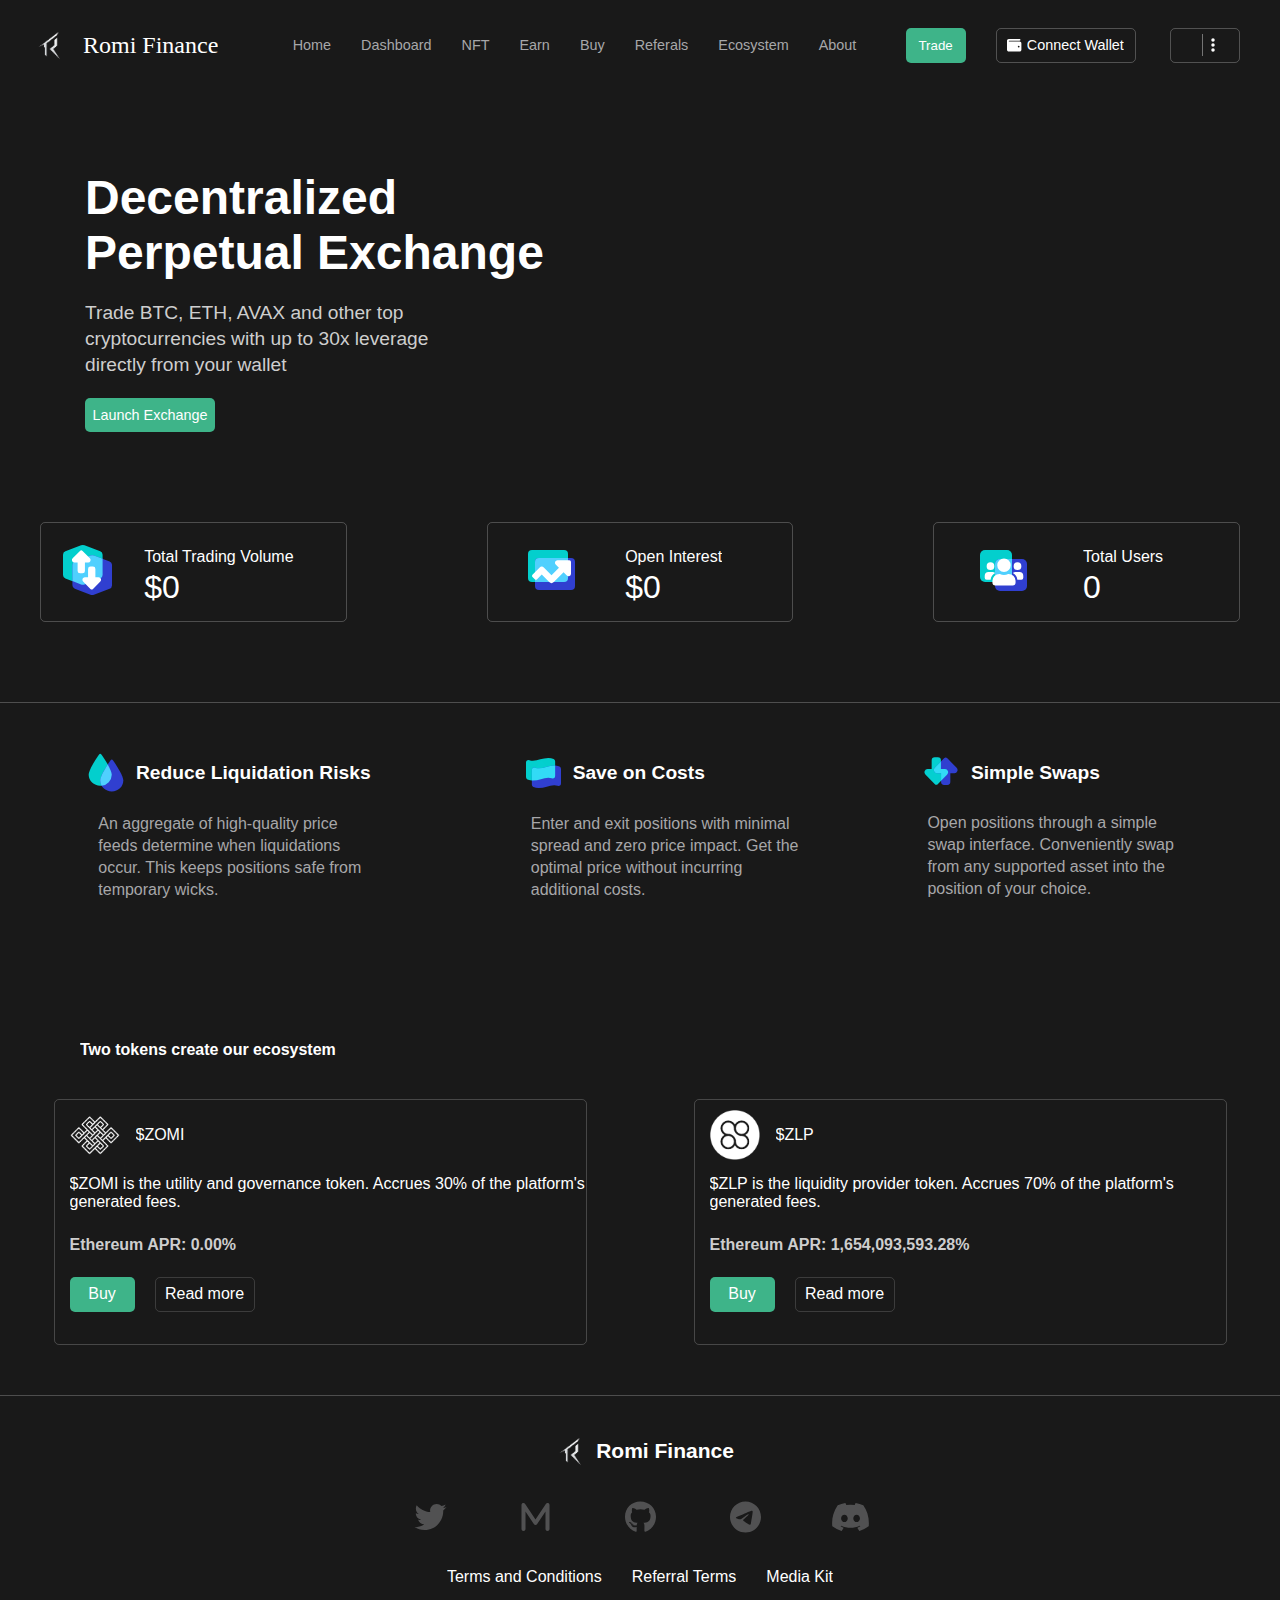
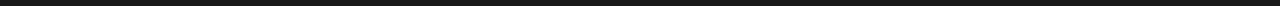
==== index.html @ edb59f41 "new changes" ====
<!DOCTYPE html>
<html lang="en">

<head>
    <meta charset="UTF-8" />
    <meta name="viewport" content="width=device-width, initial-scale=1.0" />
    <title>Romi Finance</title>
    <link rel="stylesheet" href="style.css">
    <link rel="stylesheet" href="resp.css">
</head>

<body>
    <header>
        <div class="logo">
            <img src="/Logo/New Logo.png" alt="" width="50px">
            <div class="logo-text">
                Romi Finance
            </div>
        </div>
        <nav>
            <ul>
                <li>Home</li>
               <a href="Dashboard.html"><li>Dashboard</li></a>
                <li>NFT</li>
                <li>Earn</li>
                <li>Buy</li>
                <li>Referals</li>
                <li>Ecosystem</li>
                <li>About</li>
            </ul>
        </nav>
        <div class="button">
            <button class="trade-btn">Trade</button>
            <div class="wallet-btn">
                <svg xmlns="http://www.w3.org/2000/svg" height="1em" viewBox="0 0 512 512">
                    <style>
                        svg {
                            fill: #ffffff
                        }
                    </style>
                    <path
                        d="M64 32C28.7 32 0 60.7 0 96V416c0 35.3 28.7 64 64 64H448c35.3 0 64-28.7 64-64V192c0-35.3-28.7-64-64-64H80c-8.8 0-16-7.2-16-16s7.2-16 16-16H448c17.7 0 32-14.3 32-32s-14.3-32-32-32H64zM416 272a32 32 0 1 1 0 64 32 32 0 1 1 0-64z" />
                </svg>
                <span>Connect Wallet</span>
            </div>
        </div>
        <div class="side-menu">
            <img src="https://zomi.finance/static/media/ic_eth_24.6b1d8a1d.svg" alt="">
            <span></span>
            <svg xmlns="http://www.w3.org/2000/svg" height="1em" viewBox="0 0 128 512">
                <style>
                    svg {
                        fill: #ffffff
                    }
                </style>
                <path
                    d="M64 360a56 56 0 1 0 0 112 56 56 0 1 0 0-112zm0-160a56 56 0 1 0 0 112 56 56 0 1 0 0-112zM120 96A56 56 0 1 0 8 96a56 56 0 1 0 112 0z" />
            </svg>
        </div>
    </header>
    <main>
        <div class="main-body">
            <div class="main-content">
                <div class="main-title">Decentralized
                    Perpetual Exchange</div>
                <div class="about-main">
                    Trade BTC, ETH, AVAX and other top cryptocurrencies with up to 30x leverage directly from your
                    wallet
                </div>
                <button>Launch Exchange</button>
            </div>

            <div class="content-box">
                <div class="container">
                    <div class="img1">
                        <img src="/Images/trading.svg" alt="">
                    </div>
                    <div class="text">
                        <span>Total Trading Volume</span>
                        <span class="big-text">$0</span>
                    </div>
                </div>
                <div class="container">
                    <div class="img2">
                        <img src="/Images/interest.svg" alt="">
                    </div>
                    <div class="text">
                        <span>Open Interest</span>
                        <span class="big-text">$0</span>
                    </div>
                </div>
                <div class="container">
                    <div class="img2">
                        <img src="/Images/users.svg" alt="">
                    </div>
                    <div class="text">
                        <span>Total Users</span>
                        <span class="big-text">0</span>
                    </div>
                </div>
            </div>
        </div>
        <div class="main-body2">
            <div class="sm-cnt">
                <div class="img-cnt fix-cnt0">
                    <img src="/Images/risks.svg" alt="" width="40px">
                    <h2>Reduce Liquidation Risks</h2>
                </div>
                <p>An aggregate of high-quality price feeds determine when liquidations occur. This keeps positions safe
                    from temporary wicks.</p>
            </div>
            <div class="sm-cnt">
                <div class="img-cnt fix-cnt">
                    <img src="/Images/costs.svg" alt="" width="40px">
                    <h2>Save on Costs</h2>
                </div>
                <p>Enter and exit positions with minimal spread and zero price impact. Get the optimal price without
                    incurring additional costs.</p>
            </div>
            <div class="sm-cnt ">
                <div class="img-cnt fix-cnt">
                    <img src="/Images/swaps.svg" alt="" width="40px">
                    <h2>Simple Swaps</h2>
                </div>
                <p>Open positions through a simple swap interface. Conveniently swap from any supported asset into the
                    position of your choice.</p>
            </div>
        </div>
        <h1>Two tokens create our ecosystem</h1>
        <div class="main-body3">
            <div class="f-cnt">
                <div class="img-row">
                    <img src="/Images/zomi.png" alt="" width="50px">
                    <span>$ZOMI</span>
                </div>
                <p>$ZOMI is the utility and governance token. Accrues 30% of the platform's generated fees.</p>
                <h3>Ethereum APR: 0.00%</h3>
                <div class="btn">
                    <span class="btn-primary">Buy</span>
                    <span class="btn-primary1">Read more</span>
                </div>
            </div>
            <div class="f-cnt">
                <div class="img-row">
                    <img src="/Images/ZLP.png" alt="" width="50px">
                    <span>$ZLP</span>
                </div>
                  <p>$ZLP is the liquidity provider token. Accrues 70% of the platform's generated fees.</p>  
                  <h3>Ethereum APR: 1,654,093,593.28%</h3>
                  <div class="btn">
                    <span class="btn-primary">Buy</span>
                    <span class="btn-primary1">Read more</span>
                </div>
            </div>
        </div>
    </main>
    <footer>
        <div class="footer-cnt">
            <div class="img-bx">
                <img src="/Logo/New Logo.png" alt="" width="50px">
                <h2>Romi Finance</h2>
            </div>
            <div class="logo-row">
                <svg xmlns="http://www.w3.org/2000/svg" height="1em" viewBox="0 0 512 512"><path d="M459.37 151.716c.325 4.548.325 9.097.325 13.645 0 138.72-105.583 298.558-298.558 298.558-59.452 0-114.68-17.219-161.137-47.106 8.447.974 16.568 1.299 25.34 1.299 49.055 0 94.213-16.568 130.274-44.832-46.132-.975-84.792-31.188-98.112-72.772 6.498.974 12.995 1.624 19.818 1.624 9.421 0 18.843-1.3 27.614-3.573-48.081-9.747-84.143-51.98-84.143-102.985v-1.299c13.969 7.797 30.214 12.67 47.431 13.319-28.264-18.843-46.781-51.005-46.781-87.391 0-19.492 5.197-37.36 14.294-52.954 51.655 63.675 129.3 105.258 216.365 109.807-1.624-7.797-2.599-15.918-2.599-24.04 0-57.828 46.782-104.934 104.934-104.934 30.213 0 57.502 12.67 76.67 33.137 23.715-4.548 46.456-13.32 66.599-25.34-7.798 24.366-24.366 44.833-46.132 57.827 21.117-2.273 41.584-8.122 60.426-16.243-14.292 20.791-32.161 39.308-52.628 54.253z"/></svg>
                <svg xmlns="http://www.w3.org/2000/svg" height="1em" viewBox="0 0 448 512"><path d="M22.7 33.4c13.5-4.1 28.1 1.1 35.9 12.9L224 294.3 389.4 46.2c7.8-11.7 22.4-17 35.9-12.9S448 49.9 448 64V448c0 17.7-14.3 32-32 32s-32-14.3-32-32V169.7L250.6 369.8c-5.9 8.9-15.9 14.2-26.6 14.2s-20.7-5.3-26.6-14.2L64 169.7V448c0 17.7-14.3 32-32 32s-32-14.3-32-32V64C0 49.9 9.2 37.5 22.7 33.4z"/></svg>
                <svg xmlns="http://www.w3.org/2000/svg" height="1em" viewBox="0 0 496 512"><path d="M165.9 397.4c0 2-2.3 3.6-5.2 3.6-3.3.3-5.6-1.3-5.6-3.6 0-2 2.3-3.6 5.2-3.6 3-.3 5.6 1.3 5.6 3.6zm-31.1-4.5c-.7 2 1.3 4.3 4.3 4.9 2.6 1 5.6 0 6.2-2s-1.3-4.3-4.3-5.2c-2.6-.7-5.5.3-6.2 2.3zm44.2-1.7c-2.9.7-4.9 2.6-4.6 4.9.3 2 2.9 3.3 5.9 2.6 2.9-.7 4.9-2.6 4.6-4.6-.3-1.9-3-3.2-5.9-2.9zM244.8 8C106.1 8 0 113.3 0 252c0 110.9 69.8 205.8 169.5 239.2 12.8 2.3 17.3-5.6 17.3-12.1 0-6.2-.3-40.4-.3-61.4 0 0-70 15-84.7-29.8 0 0-11.4-29.1-27.8-36.6 0 0-22.9-15.7 1.6-15.4 0 0 24.9 2 38.6 25.8 21.9 38.6 58.6 27.5 72.9 20.9 2.3-16 8.8-27.1 16-33.7-55.9-6.2-112.3-14.3-112.3-110.5 0-27.5 7.6-41.3 23.6-58.9-2.6-6.5-11.1-33.3 2.6-67.9 20.9-6.5 69 27 69 27 20-5.6 41.5-8.5 62.8-8.5s42.8 2.9 62.8 8.5c0 0 48.1-33.6 69-27 13.7 34.7 5.2 61.4 2.6 67.9 16 17.7 25.8 31.5 25.8 58.9 0 96.5-58.9 104.2-114.8 110.5 9.2 7.9 17 22.9 17 46.4 0 33.7-.3 75.4-.3 83.6 0 6.5 4.6 14.4 17.3 12.1C428.2 457.8 496 362.9 496 252 496 113.3 383.5 8 244.8 8zM97.2 352.9c-1.3 1-1 3.3.7 5.2 1.6 1.6 3.9 2.3 5.2 1 1.3-1 1-3.3-.7-5.2-1.6-1.6-3.9-2.3-5.2-1zm-10.8-8.1c-.7 1.3.3 2.9 2.3 3.9 1.6 1 3.6.7 4.3-.7.7-1.3-.3-2.9-2.3-3.9-2-.6-3.6-.3-4.3.7zm32.4 35.6c-1.6 1.3-1 4.3 1.3 6.2 2.3 2.3 5.2 2.6 6.5 1 1.3-1.3.7-4.3-1.3-6.2-2.2-2.3-5.2-2.6-6.5-1zm-11.4-14.7c-1.6 1-1.6 3.6 0 5.9 1.6 2.3 4.3 3.3 5.6 2.3 1.6-1.3 1.6-3.9 0-6.2-1.4-2.3-4-3.3-5.6-2z"/></svg>
                <svg xmlns="http://www.w3.org/2000/svg" height="1em" viewBox="0 0 496 512"><path d="M248,8C111.033,8,0,119.033,0,256S111.033,504,248,504,496,392.967,496,256,384.967,8,248,8ZM362.952,176.66c-3.732,39.215-19.881,134.378-28.1,178.3-3.476,18.584-10.322,24.816-16.948,25.425-14.4,1.326-25.338-9.517-39.287-18.661-21.827-14.308-34.158-23.215-55.346-37.177-24.485-16.135-8.612-25,5.342-39.5,3.652-3.793,67.107-61.51,68.335-66.746.153-.655.3-3.1-1.154-4.384s-3.59-.849-5.135-.5q-3.283.746-104.608,69.142-14.845,10.194-26.894,9.934c-8.855-.191-25.888-5.006-38.551-9.123-15.531-5.048-27.875-7.717-26.8-16.291q.84-6.7,18.45-13.7,108.446-47.248,144.628-62.3c68.872-28.647,83.183-33.623,92.511-33.789,2.052-.034,6.639.474,9.61,2.885a10.452,10.452,0,0,1,3.53,6.716A43.765,43.765,0,0,1,362.952,176.66Z"/></svg>
                <svg xmlns="http://www.w3.org/2000/svg" height="1em" viewBox="0 0 640 512"><path d="M524.531,69.836a1.5,1.5,0,0,0-.764-.7A485.065,485.065,0,0,0,404.081,32.03a1.816,1.816,0,0,0-1.923.91,337.461,337.461,0,0,0-14.9,30.6,447.848,447.848,0,0,0-134.426,0,309.541,309.541,0,0,0-15.135-30.6,1.89,1.89,0,0,0-1.924-.91A483.689,483.689,0,0,0,116.085,69.137a1.712,1.712,0,0,0-.788.676C39.068,183.651,18.186,294.69,28.43,404.354a2.016,2.016,0,0,0,.765,1.375A487.666,487.666,0,0,0,176.02,479.918a1.9,1.9,0,0,0,2.063-.676A348.2,348.2,0,0,0,208.12,430.4a1.86,1.86,0,0,0-1.019-2.588,321.173,321.173,0,0,1-45.868-21.853,1.885,1.885,0,0,1-.185-3.126c3.082-2.309,6.166-4.711,9.109-7.137a1.819,1.819,0,0,1,1.9-.256c96.229,43.917,200.41,43.917,295.5,0a1.812,1.812,0,0,1,1.924.233c2.944,2.426,6.027,4.851,9.132,7.16a1.884,1.884,0,0,1-.162,3.126,301.407,301.407,0,0,1-45.89,21.83,1.875,1.875,0,0,0-1,2.611,391.055,391.055,0,0,0,30.014,48.815,1.864,1.864,0,0,0,2.063.7A486.048,486.048,0,0,0,610.7,405.729a1.882,1.882,0,0,0,.765-1.352C623.729,277.594,590.933,167.465,524.531,69.836ZM222.491,337.58c-28.972,0-52.844-26.587-52.844-59.239S193.056,219.1,222.491,219.1c29.665,0,53.306,26.82,52.843,59.239C275.334,310.993,251.924,337.58,222.491,337.58Zm195.38,0c-28.971,0-52.843-26.587-52.843-59.239S388.437,219.1,417.871,219.1c29.667,0,53.307,26.82,52.844,59.239C470.715,310.993,447.538,337.58,417.871,337.58Z"/></svg>
            </div>
            <div class="about-row">
                <span>Terms and Conditions</span>
                <span>Referral Terms</span>
                <span>Media Kit</span>
            </div>
        </div>
    </footer>
    <script src="index.js"></script>
</body>

</html>
---- style.css ----
* {
    margin: 0;
    padding: 0;
    box-sizing: border-box;
    font-family: "Relative", sans-serif;    
    overflow: auto;
}

header {
    display: flex;
    justify-content: space-between;
    align-items: center;
    width: 100%;
    height: 10vh;
    background-color: #191919;
    overflow: hidden;
}

/* main::before{
    height: 1.3rem;
    width: 100%;
    content: " ";
    background: transparent linear-gradient(180deg,rgba(0,0,0,.1882352941),transparent) 0 0 no-repeat padding-box;
    position: absolute;
    bottom: -1.3rem;
    left: 0;
} */
.logo {
    display: flex;
    justify-content: center;
    align-items: center;
    margin-left: 25px;
}

.logo-text {
    color: white;
    padding-left: 8px;
    font-size: 24px;
    font-weight: 500;
    font-family: "Relative";
}

nav {
    display: flex;
    justify-content: center;
    align-items: center;
    padding-left: 25px;
    font-size: 16px;
}

ul {
    display: flex;
    justify-content: center;
    align-items: center;

}

ul li {
    color: #a7a7a9;
    list-style: none;
    padding: 15px;
    cursor: pointer;
    font-size: 0.9rem;
    text-decoration: none;
    overflow: hidden;
}

ul a{
    text-decoration: none;
}

.button {
    display: flex;
    color: white;
    justify-content: space-evenly;
    gap: 30px;
    font-size: 12px;
    align-items: center;
}

.trade-btn {
    width: 60px;
    height: 35px;
    background-color: #3eb489;
    color: white;
    display: flex;
    align-items: center;
    justify-content: center;
    border: none;
    border-radius: 5px;
    cursor: pointer;
}

.trade-btn:hover {
    background-color: #3eb489ad;
    color: white;
}

.wallet-btn {
    display: flex;
    align-items: center;
    gap: 5px;
    height: 35px;
    width: 140px;
    justify-content: center;
    border: 1px solid rgba(255, 255, 255, 0.247);
    border-radius: 5px;
    cursor: pointer;
    font-size: 0.9rem;
}

.wallet-btn:hover {
    background-color: rgba(255, 255, 255, 0.144);
}

.side-menu {
    width: 70px;
    height: 35px;
    display: flex;
    justify-content: center;
    align-items: center;
    gap: 8px;
    margin-right: 40px;
    border: 1px solid rgba(255, 255, 255, 0.247);
    border-radius: 5px;
}

.side-menu span {
    background-color: rgba(255, 255, 255, 0.397);
    width: 1px;
    height: 22px;
    gap: 2px;
}

.side-btn svg {
    size: 10px;
}

main {
    width: 100%;
    background-color: #191919;
    color: white;
   
    /* border-bottom: 1px solid white; */
}
.main-body{
    border-bottom: 1px solid rgba(255, 255, 255, 0.233);
    font-size: 16px;
}
.main-content {
    margin-left: 35px;
}

.main-title {
    font-size: 3rem;
    font-weight: 600;
    width: 528px;
    padding-top: 80px;
    margin-left: 50px;
    margin-bottom: 20px;
    font-family: "relative", sans-serif;

}

.about-main {
    margin-left: 50px;
    width: 370px;
    line-height: 26px;
    color: #cecece;
    font-size: 1.2rem
}

.main-body button {
    /* margin-left: 50px; */
    margin: 20px 50px;
    border: none;
    width: 130px;
    height: 34px;
    background-color: #3eb489;
    cursor: pointer;
    font-size: 0.9rem;
    color: white;
    border-radius: 5px;
}

.main-body button:hover {
    background-color: #30916dd2;
    color: white;
}

.content-box {
    width: 100%;
    display: flex;
    max-width: 1200px;
    justify-content: space-around;
    align-items: center;
    gap: 140px;
    margin: 0 auto;
    padding-top: 70px;
    font-size: 16px;

}

.container {
    width: 330px;
    height: 100px;
    border: 1px solid rgba(255, 255, 255, 0.226);
    margin-bottom: 80px;
    display: flex;
    justify-content: space-evenly;
    align-items: center;
    gap: 10px;
    border-radius: 5px;
}

.text {
    display: flex;
    flex-direction: column;
    margin-right: 30px;
    line-height: 30px;
    display: flex;
    justify-content: center;
}

.big-text {
    font-size: 2rem;
    overflow: hidden;
}

.main-body2 {
    display: flex;
    justify-content: space-around;
    font-size: 16px;
    margin: 0 auto;
    padding-right: 20px;
    padding-top: 50px;
}

.sm-cnt {
    display: flex;
    flex-direction: column;
    justify-content: center;
    align-items: center;
}

.img-cnt {
    display: flex;
    justify-content: center;
    align-items: center;
    gap: 10px;
    margin-bottom: 20px;
    padding-right: 40px;
}

.fix-cnt0 {
    margin-left: 30px;
}

.fix-cnt {
    margin-right: 64px;
}

.img-cnt h2 {
    font-size: 1.2rem;
}

.sm-cnt p {
    width: 270px;
    color: #a7a7a9;
    line-height: 22px;
}
    h1{
        padding-top: 140px;
        padding-bottom: 40px;
        margin-left: 80px;
        width: 360px;
        font-size: 1rem;
    }
.main-body3 {
    /* padding-top: 140px; */
    display: flex;
    justify-content: space-around;
    margin: 0 auto;
    font-size: 16px;
    border-bottom: 1px solid rgba(255, 255, 255, 0.226);
    padding-bottom: 50px;
}
.f-cnt{
    border: 1px solid rgba(255, 255, 255, 0.199);
    width: 533px;
    border-radius: 5px;
}

.img-row{
    padding-top: 10px;
    display: flex;
    align-items: center;
    gap: 16px;
    margin-bottom: 15px;
    margin-left: 15px;
}
.main-body3 p{
    margin-bottom: 15px;
    font-size: 1rem;
    margin-left: 15px;
}

.main-body3 h3{
    padding-top: 10px;
    margin-left: 15px;
    font-size: 1rem;
    color: #cecece;
}

.btn{
    padding-top: 40px;
    margin-left: 15px;
    gap: 20px;
    height: 40px;
    padding-bottom: 50px;
    display: flex;
    align-items: center;
    overflow-y: hidden;
}

.btn-primary{
    width: 65px;
    height: 35px;
    display: flex;
    justify-content: center;
    align-items: center;
    background-color: #3eb489;
    border: none;
    border-radius: 5px;
    cursor: pointer;
}

.btn-primary:hover{
    background-color: #0e6142;
}

.btn-primary1{
    width: 100px;
    height: 35px;
    display: flex;
    justify-content: center;
    align-items: center;

    border: 1px solid rgba(255, 255, 255, 0.151);
    border-radius: 5px;
    cursor: pointer;
}
.btn-primary1:hover{
    background-color: rgba(255, 255, 255, 0.075);
}

footer{
    width: 100%;
    background-color: #191919;
    font-size: 14px;
}

.img-bx{
    display: flex;
    color: white;
    align-items: center;
    justify-content: center;
    padding-top: 30px;
}

.logo-row{
    display: flex;
    justify-content: center;
    gap: 10px;
}

.logo-row svg{
    margin-top: 25px;
    font-size: 2rem;
    width: 95px;
    fill: #a7a7a967;
    cursor: pointer;

}

.logo-row svg:hover{
    fill: white;
}

.about-row{
    display: flex;
    justify-content: center;
    gap: 30px;
    padding-top: 35px;
    color: white;
    padding-bottom: 20px;
    font-size: 1rem;
}

.about-row span{
    cursor: pointer;
    font-weight: 300;
}
---- resp.css ----
@media (max-width: 1060px) {
   
    header{
        font-size: 16px;
    }
    .logo{
        margin: 0;
    }
    .logo-text{
        font-size: 1rem;
    }
    header nav {
        display: none;
    }
    
    .main-body{
        font-size: 16px;
        overflow-x: hidden;
    }
    .main-title{
        font-size: 1rem;
    }
    .main-content{
        margin: 0 auto;
        overflow-x: hidden;
    }
    .content-box {
        flex-wrap: wrap;
    }
    .main-body2{
        flex-flow: wrap;
    }
    .big-text{
        overflow-y: hidden;
    }
    .sm-cnt{
        margin:30px 0;
    }
   
    .main-body3{
        flex-flow: wrap;
    }
    .f-cnt{
        margin: 20px 0;
        overflow-y: hidden;
    }
    .btn{
        overflow-y: hidden;
    }
    .stats-cnt  {
        flex-flow: wrap;
        display: flex;
    }
    .last-cnt{
        display: flex;
        flex-direction: column;
        height: 1000px !important;
    }

    .main-bx{
        flex-flow: column;
    }
    footer {
        flex-direction: column;
        flex-flow: column;
        display: flex;
    }
}
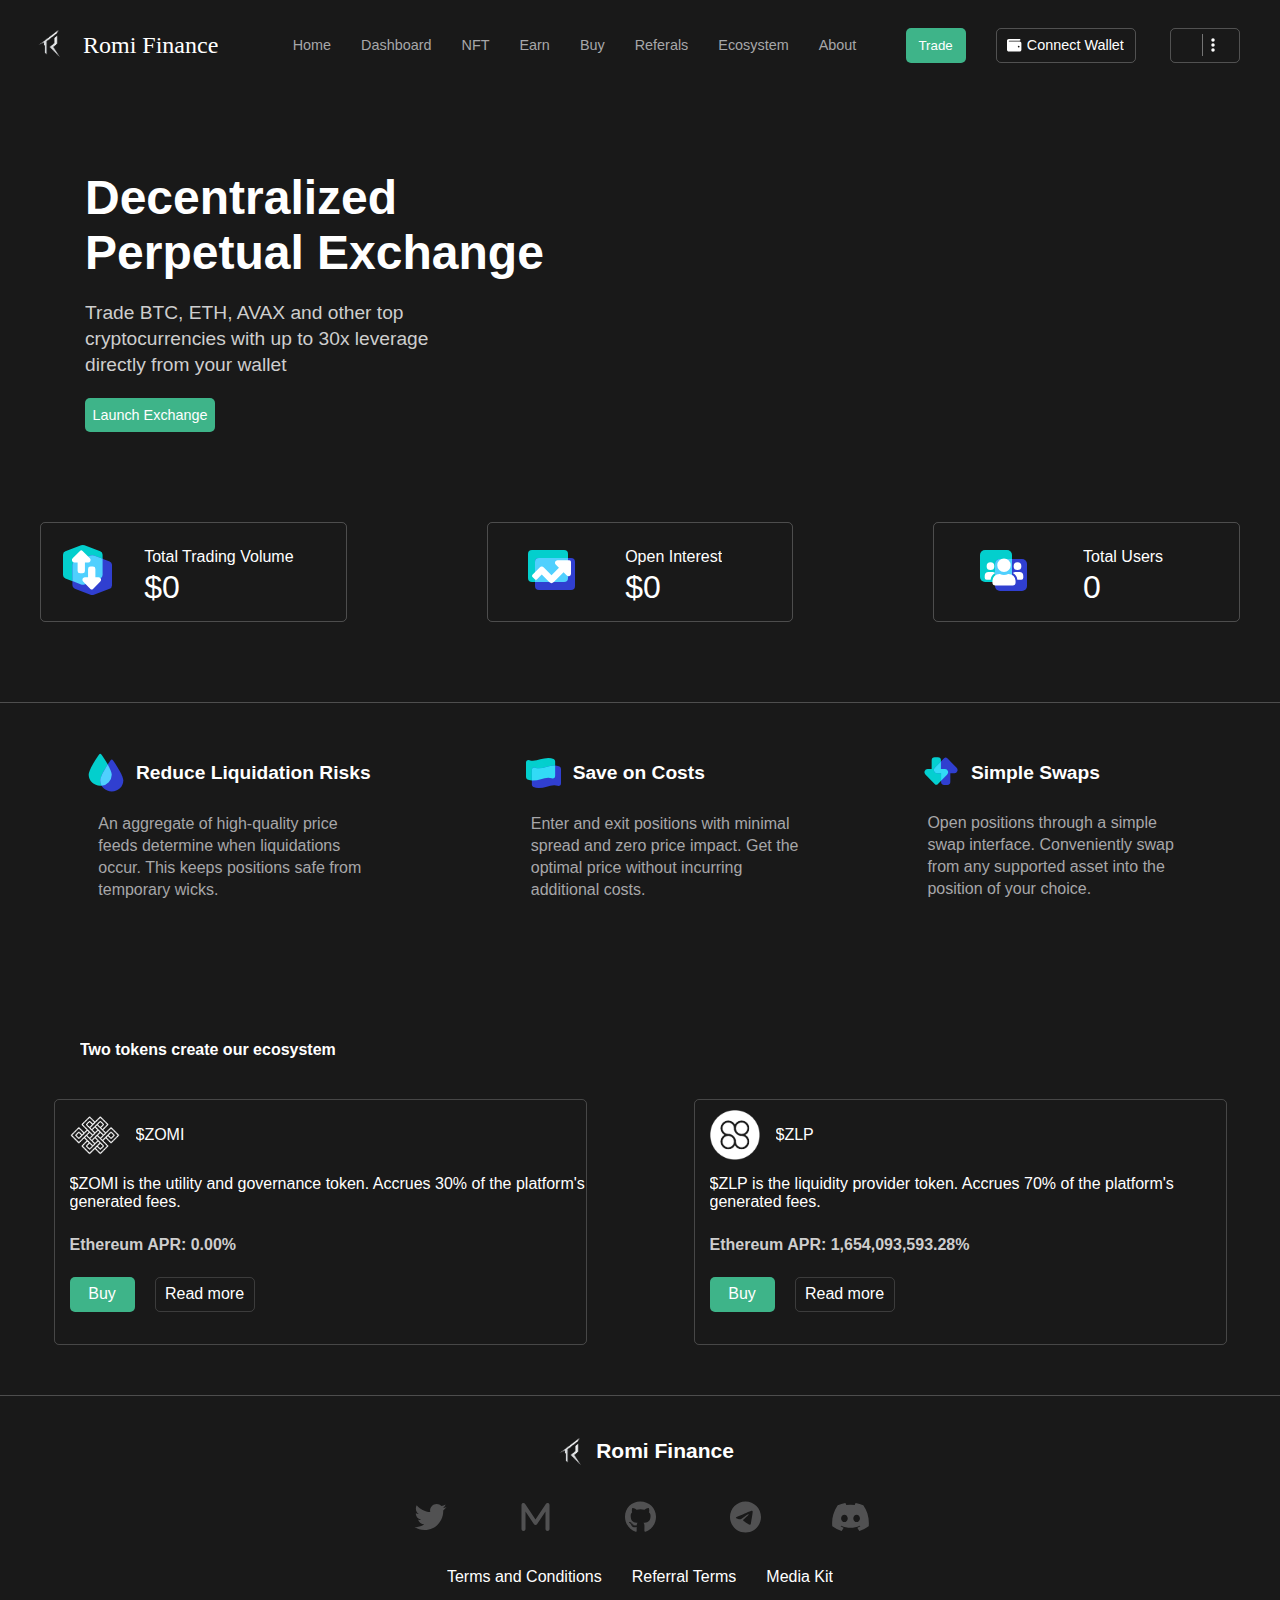
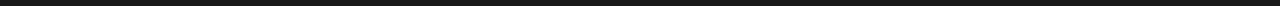
==== commit e78667c5: "update changes" ====
--- a/index.html
+++ b/index.html
@@ -12,14 +12,14 @@
 <body>
     <header>
         <div class="logo">
-            <img src="/Logo/New Logo.png" alt="" width="50px">
+            <a href="/"><img src="/Logo/New Logo.png" alt="" width="50px"></a>
             <div class="logo-text">
                 Romi Finance
             </div>
         </div>
         <nav>
             <ul>
-                <li>Home</li>
+                <a href="/"><li>Home</li></a>
                <a href="Dashboard.html"><li>Dashboard</li></a>
                 <li>NFT</li>
                 <li>Earn</li>
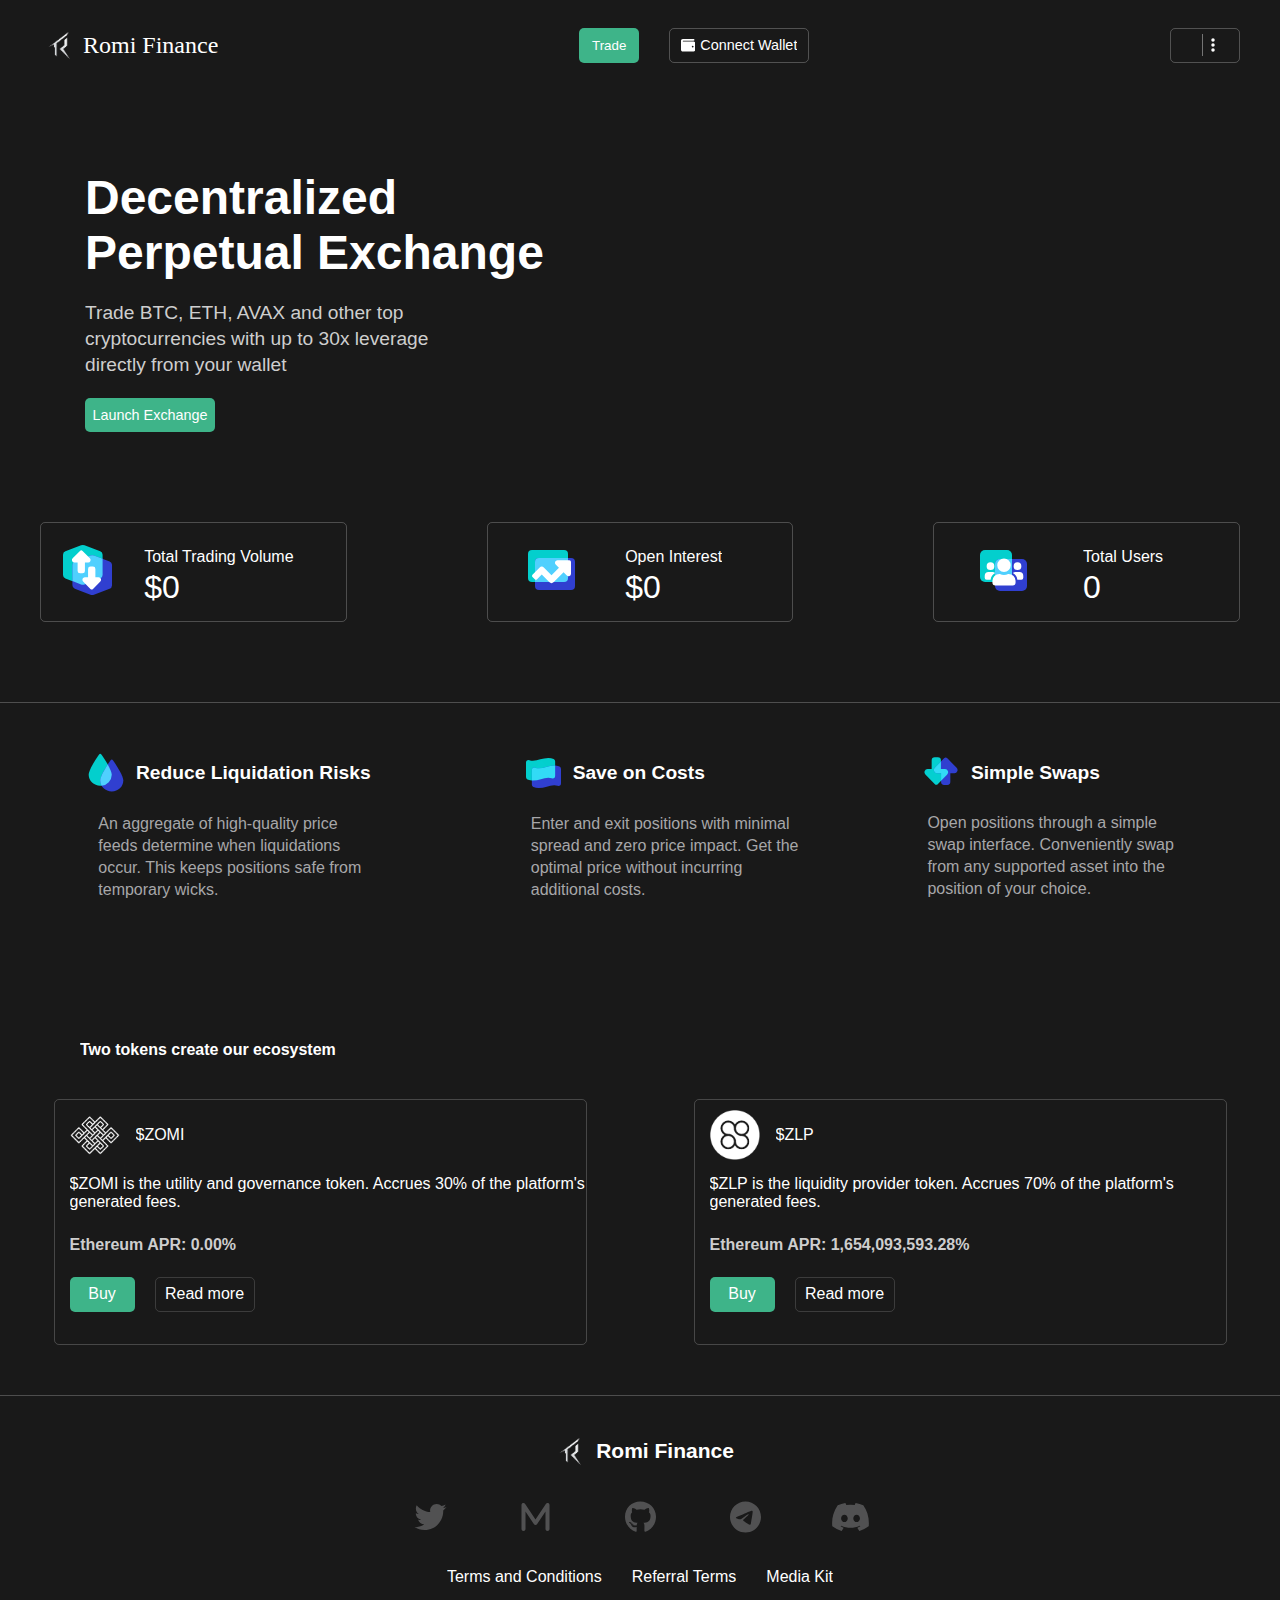
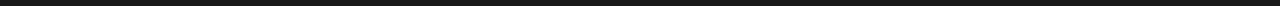
==== commit c78aa5a0: "new change" ====
--- a/index.html
+++ b/index.html
@@ -11,8 +11,14 @@
 
 <body>
     <header>
+         <div class="ham-menu" id="open-btn">
+            <svg xmlns="http://www.w3.org/2000/svg" height="1em" viewBox="0 0 448 512"><path d="M0 96C0 78.3 14.3 64 32 64H416c17.7 0 32 14.3 32 32s-14.3 32-32 32H32C14.3 128 0 113.7 0 96zM0 256c0-17.7 14.3-32 32-32H416c17.7 0 32 14.3 32 32s-14.3 32-32 32H32c-17.7 0-32-14.3-32-32zM448 416c0 17.7-14.3 32-32 32H32c-17.7 0-32-14.3-32-32s14.3-32 32-32H416c17.7 0 32 14.3 32 32z"/></svg>
+        </div>
+        <div class="cross-icon" id="close-btn">
+            <svg xmlns="http://www.w3.org/2000/svg" height="1em" viewBox="0 0 384 512"><path d="M342.6 150.6c12.5-12.5 12.5-32.8 0-45.3s-32.8-12.5-45.3 0L192 210.7 86.6 105.4c-12.5-12.5-32.8-12.5-45.3 0s-12.5 32.8 0 45.3L146.7 256 41.4 361.4c-12.5 12.5-12.5 32.8 0 45.3s32.8 12.5 45.3 0L192 301.3 297.4 406.6c12.5 12.5 32.8 12.5 45.3 0s12.5-32.8 0-45.3L237.3 256 342.6 150.6z"/></svg>
+        </div>
         <div class="logo">
-            <a href="/"><img src="/Logo/New Logo.png" alt="" width="50px"></a>
+            <img src="Logo/New Logo.png" alt="" width="50px" style="overflow: hidden; "">
             <div class="logo-text">
                 Romi Finance
             </div>
@@ -73,7 +79,7 @@
             <div class="content-box">
                 <div class="container">
                     <div class="img1">
-                        <img src="/Images/trading.svg" alt="">
+                        <img src="Images/trading.svg" alt="">
                     </div>
                     <div class="text">
                         <span>Total Trading Volume</span>
@@ -82,7 +88,7 @@
                 </div>
                 <div class="container">
                     <div class="img2">
-                        <img src="/Images/interest.svg" alt="">
+                        <img src="Images/interest.svg" alt="">
                     </div>
                     <div class="text">
                         <span>Open Interest</span>
@@ -91,7 +97,7 @@
                 </div>
                 <div class="container">
                     <div class="img2">
-                        <img src="/Images/users.svg" alt="">
+                        <img src="Images/users.svg" alt="">
                     </div>
                     <div class="text">
                         <span>Total Users</span>
@@ -103,7 +109,7 @@
         <div class="main-body2">
             <div class="sm-cnt">
                 <div class="img-cnt fix-cnt0">
-                    <img src="/Images/risks.svg" alt="" width="40px">
+                    <img src="Images/risks.svg" alt="" width="40px">
                     <h2>Reduce Liquidation Risks</h2>
                 </div>
                 <p>An aggregate of high-quality price feeds determine when liquidations occur. This keeps positions safe
@@ -111,7 +117,7 @@
             </div>
             <div class="sm-cnt">
                 <div class="img-cnt fix-cnt">
-                    <img src="/Images/costs.svg" alt="" width="40px">
+                    <img src="Images/costs.svg" alt="" width="40px">
                     <h2>Save on Costs</h2>
                 </div>
                 <p>Enter and exit positions with minimal spread and zero price impact. Get the optimal price without
@@ -119,7 +125,7 @@
             </div>
             <div class="sm-cnt ">
                 <div class="img-cnt fix-cnt">
-                    <img src="/Images/swaps.svg" alt="" width="40px">
+                    <img src="Images/swaps.svg" alt="" width="40px">
                     <h2>Simple Swaps</h2>
                 </div>
                 <p>Open positions through a simple swap interface. Conveniently swap from any supported asset into the
@@ -130,7 +136,7 @@
         <div class="main-body3">
             <div class="f-cnt">
                 <div class="img-row">
-                    <img src="/Images/zomi.png" alt="" width="50px">
+                    <img src="Images/zomi.png" alt="" width="50px">
                     <span>$ZOMI</span>
                 </div>
                 <p>$ZOMI is the utility and governance token. Accrues 30% of the platform's generated fees.</p>
@@ -142,7 +148,7 @@
             </div>
             <div class="f-cnt">
                 <div class="img-row">
-                    <img src="/Images/ZLP.png" alt="" width="50px">
+                    <img src="Images/ZLP.png" alt="" width="50px">
                     <span>$ZLP</span>
                 </div>
                   <p>$ZLP is the liquidity provider token. Accrues 70% of the platform's generated fees.</p>  
--- a/style.css
+++ b/style.css
@@ -2,7 +2,7 @@
     margin: 0;
     padding: 0;
     box-sizing: border-box;
-    font-family: "Relative", sans-serif;    
+    font-family: "Relative", sans-serif;
     overflow: auto;
 }
 
@@ -14,6 +14,15 @@
     height: 10vh;
     background-color: #191919;
     overflow: hidden;
+}
+.side-navbar{
+    display: none;
+}
+.ham-menu {
+    display: none;
+}
+.cross-icon{
+    display: none;
 }
 
 /* main::before{
@@ -32,6 +41,11 @@
     margin-left: 25px;
 }
 
+.logo img{
+    position: relative;
+    left: 10px;
+}
+
 .logo-text {
     color: white;
     padding-left: 8px;
@@ -65,7 +79,7 @@
     overflow: hidden;
 }
 
-ul a{
+ul a {
     text-decoration: none;
 }
 
@@ -140,13 +154,15 @@
     width: 100%;
     background-color: #191919;
     color: white;
-   
+
     /* border-bottom: 1px solid white; */
 }
-.main-body{
+
+.main-body {
     border-bottom: 1px solid rgba(255, 255, 255, 0.233);
     font-size: 16px;
 }
+
 .main-content {
     margin-left: 35px;
 }
@@ -269,13 +285,15 @@
     color: #a7a7a9;
     line-height: 22px;
 }
-    h1{
-        padding-top: 140px;
-        padding-bottom: 40px;
-        margin-left: 80px;
-        width: 360px;
-        font-size: 1rem;
-    }
+
+h1 {
+    padding-top: 140px;
+    padding-bottom: 40px;
+    margin-left: 80px;
+    width: 360px;
+    font-size: 1rem;
+}
+
 .main-body3 {
     /* padding-top: 140px; */
     display: flex;
@@ -285,13 +303,14 @@
     border-bottom: 1px solid rgba(255, 255, 255, 0.226);
     padding-bottom: 50px;
 }
-.f-cnt{
+
+.f-cnt {
     border: 1px solid rgba(255, 255, 255, 0.199);
     width: 533px;
     border-radius: 5px;
 }
 
-.img-row{
+.img-row {
     padding-top: 10px;
     display: flex;
     align-items: center;
@@ -299,20 +318,21 @@
     margin-bottom: 15px;
     margin-left: 15px;
 }
-.main-body3 p{
+
+.main-body3 p {
     margin-bottom: 15px;
     font-size: 1rem;
     margin-left: 15px;
 }
 
-.main-body3 h3{
+.main-body3 h3 {
     padding-top: 10px;
     margin-left: 15px;
     font-size: 1rem;
     color: #cecece;
 }
 
-.btn{
+.btn {
     padding-top: 40px;
     margin-left: 15px;
     gap: 20px;
@@ -323,7 +343,7 @@
     overflow-y: hidden;
 }
 
-.btn-primary{
+.btn-primary {
     width: 65px;
     height: 35px;
     display: flex;
@@ -335,11 +355,11 @@
     cursor: pointer;
 }
 
-.btn-primary:hover{
+.btn-primary:hover {
     background-color: #0e6142;
 }
 
-.btn-primary1{
+.btn-primary1 {
     width: 100px;
     height: 35px;
     display: flex;
@@ -350,17 +370,18 @@
     border-radius: 5px;
     cursor: pointer;
 }
-.btn-primary1:hover{
+
+.btn-primary1:hover {
     background-color: rgba(255, 255, 255, 0.075);
 }
 
-footer{
+footer {
     width: 100%;
     background-color: #191919;
     font-size: 14px;
 }
 
-.img-bx{
+.img-bx {
     display: flex;
     color: white;
     align-items: center;
@@ -368,13 +389,13 @@
     padding-top: 30px;
 }
 
-.logo-row{
+.logo-row {
     display: flex;
     justify-content: center;
     gap: 10px;
 }
 
-.logo-row svg{
+.logo-row svg {
     margin-top: 25px;
     font-size: 2rem;
     width: 95px;
@@ -383,11 +404,11 @@
 
 }
 
-.logo-row svg:hover{
+.logo-row svg:hover {
     fill: white;
 }
 
-.about-row{
+.about-row {
     display: flex;
     justify-content: center;
     gap: 30px;
@@ -397,8 +418,7 @@
     font-size: 1rem;
 }
 
-.about-row span{
+.about-row span {
     cursor: pointer;
     font-weight: 300;
-}
-
+}--- a/resp.css
+++ b/resp.css
@@ -1,65 +1,175 @@
 @media (max-width: 1060px) {
-   
-    header{
+
+    header {
         font-size: 16px;
     }
-    .logo{
+
+    .logo {
         margin: 0;
     }
-    .logo-text{
+
+    .ham-menu {
+        display: block;
+        padding-left: 22px;
+        overflow: hidden;
+    }
+
+    .cross-icon {
+        display: block;
+        position: absolute;
+        z-index: 1000;
+        left: 14px;
+        top: 13px;
+    }
+
+    .cross-icon svg {
+        height: 28px;
+    }
+
+    header .logo a {
+        overflow: hidden;
+    }
+
+    .logo-text {
+        font-size: 0.9rem;
+    }
+
+    header nav {
+        position: absolute;
+        left: 0;
+        top: 0;
+        z-index: 999;
+        width: 200px;
+        height: 100vh;
+        backdrop-filter: blur(24px);
+        transition: 0.2s;
+        padding: 0;
+        margin: 0;
+        transform: translateX(0%);
+        animation: open 1s ease;
+
+    }
+
+    @keyframes open {
+        0% {
+            transform: translateX(0%)
+        }
+
+        100% {
+            transform: translateX(5%)
+        }
+    }
+
+    nav ul {
+        display: flex;
+        flex-direction: column;
+        align-items: flex-start;
+        position: absolute;
+        left: 0;
+        top: 0;
+        padding: 40px 2px;
+    }
+
+    header nav ul li {
+        color: rgba(255, 255, 255, 0.568);
+        margin: 10px 0;
         font-size: 1rem;
     }
-    header nav {
-        display: none;
-    }
-    
-    .main-body{
+
+    .main-body {
         font-size: 16px;
         overflow-x: hidden;
     }
-    .main-title{
+
+    .main-title {
         font-size: 1rem;
     }
-    .main-content{
+
+    .about-main {
+        margin: 0 auto;
+        padding: 0 13px;
+    }
+
+    .container {
+        padding: 0;
+    }
+
+    .wallet-btn {
+        margin: 15px;
+    }
+
+    .button {
+        gap: 0;
+    }
+
+    .main-content {
         margin: 0 auto;
         overflow-x: hidden;
     }
+
     .content-box {
         flex-wrap: wrap;
     }
-    .main-body2{
+
+    .main-body2 {
         flex-flow: wrap;
     }
-    .big-text{
+
+    h1 {
+        text-align: center;
+        margin: 0;
+    }
+
+    .big-text {
         overflow-y: hidden;
     }
-    .sm-cnt{
-        margin:30px 0;
+
+    .sm-cnt {
+        margin: 30px 0;
     }
-   
-    .main-body3{
+
+    .side-menu {
+        margin: 0;
+        margin-right: 15px;
+    }
+
+    .main-body3 {
         flex-flow: wrap;
     }
-    .f-cnt{
+
+    .f-cnt {
         margin: 20px 0;
         overflow-y: hidden;
+        width: calc(100% - 15px);
     }
-    .btn{
+
+    .btn {
         overflow-y: hidden;
     }
-    .stats-cnt  {
+
+    .stats-cnt {
         flex-flow: wrap;
         display: flex;
     }
-    .last-cnt{
+
+    .stat-cnt1 {
+        margin: 10px 0;
+    }
+    .bt-0{
+        padding: 0 !important;
+    }
+    .last-cnt {
+        width: calc(100% - 20px);
         display: flex;
         flex-direction: column;
         height: 1000px !important;
     }
 
-    .main-bx{
+    .main-bx {
         flex-flow: column;
+
     }
+
     footer {
         flex-direction: column;
         flex-flow: column;
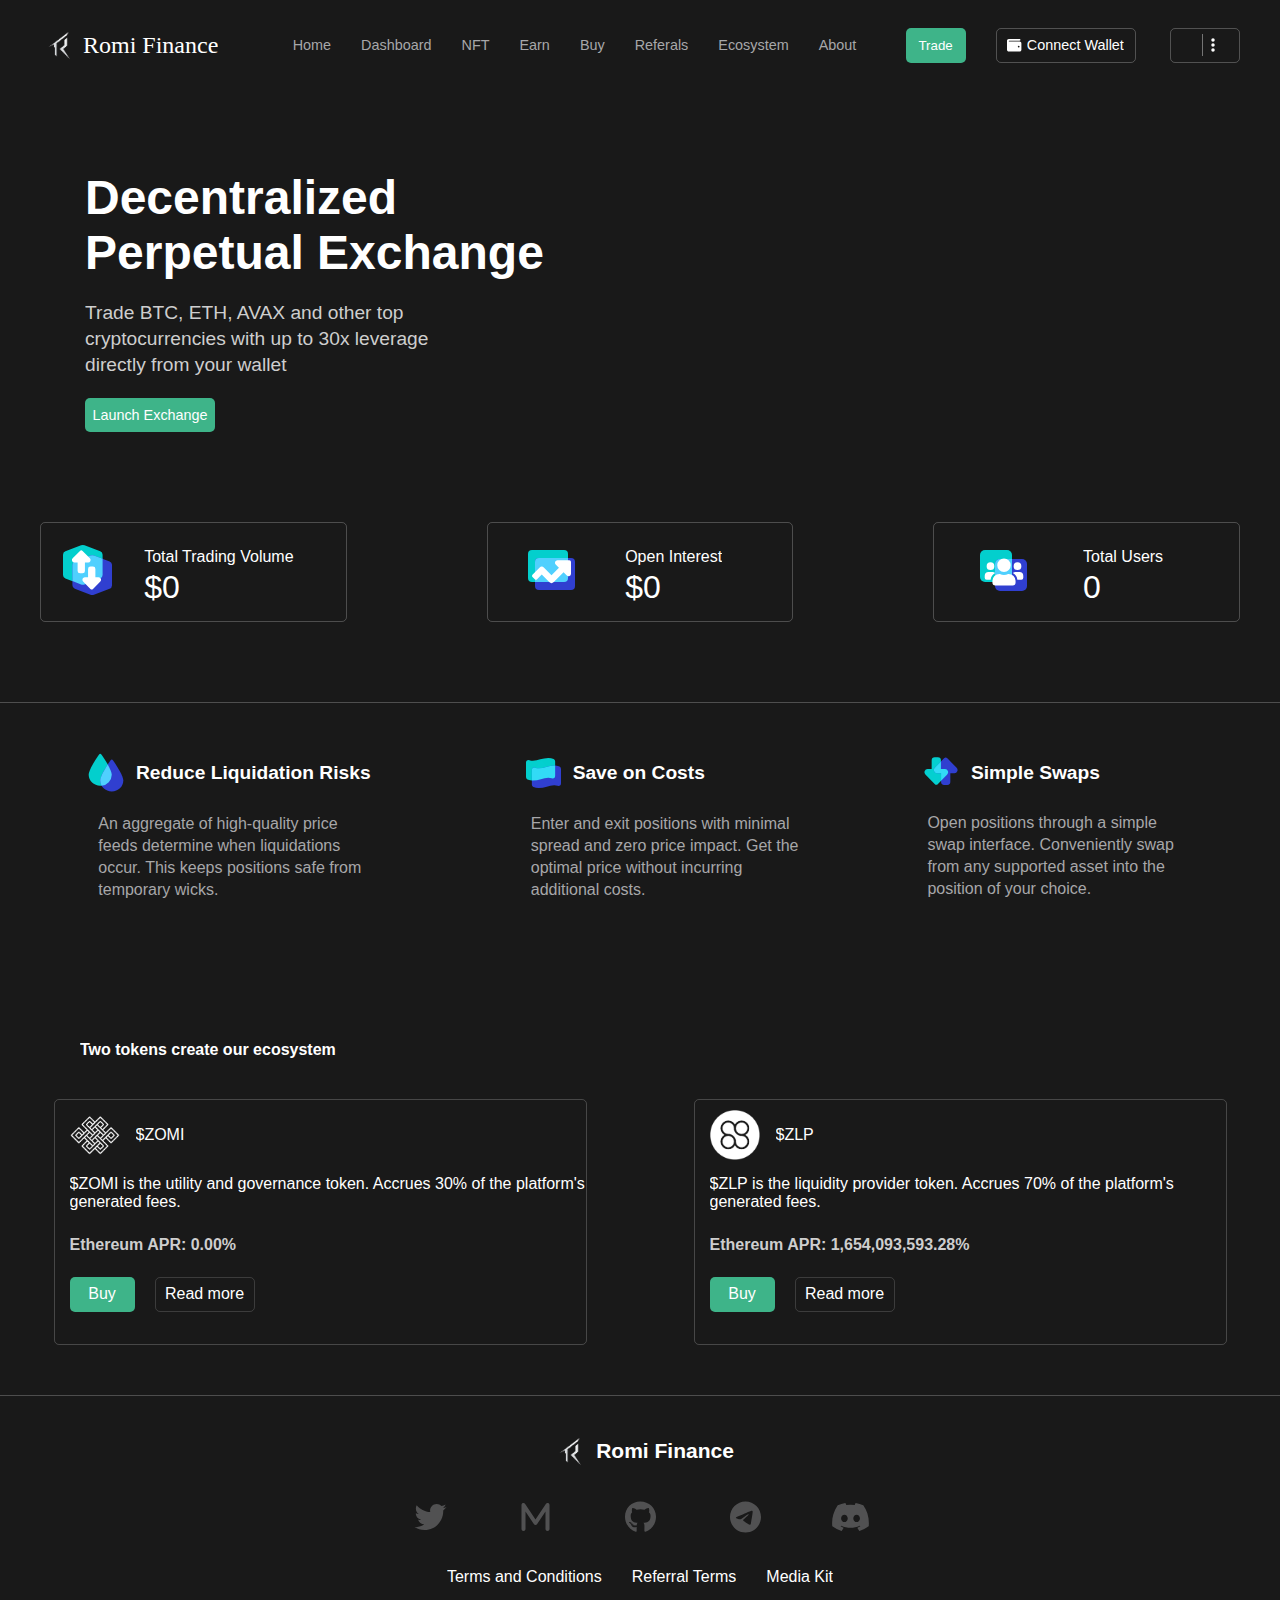
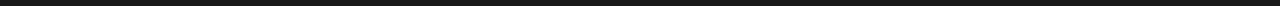
==== commit dfc0fc41: "new commit" ====
--- a/index.html
+++ b/index.html
@@ -28,7 +28,7 @@
                 <a href="/"><li>Home</li></a>
                <a href="Dashboard.html"><li>Dashboard</li></a>
                 <li>NFT</li>
-                <li>Earn</li>
+                <a href="/Earn.html"><li>Earn</li></a>
                 <li>Buy</li>
                 <li>Referals</li>
                 <li>Ecosystem</li>
--- a/resp.css
+++ b/resp.css
@@ -33,8 +33,9 @@
     .logo-text {
         font-size: 0.9rem;
     }
-
+    
     header nav {
+        display: none;
         position: absolute;
         left: 0;
         top: 0;
@@ -47,7 +48,6 @@
         margin: 0;
         transform: translateX(0%);
         animation: open 1s ease;
-
     }
 
     @keyframes open {
@@ -169,10 +169,29 @@
         flex-flow: column;
 
     }
-
+    .main-title-box{
+        padding: 0px 33px !important;
+        margin-top: 25px;
+    }
+    .main-container{
+        flex-flow: column;
+        margin: 0 auto;
+    }
+    .sm-pg{
+        height: 50px !important;
+    }
+    .container1{
+        width:70% !important;
+        margin: 0 auto !important;
+        margin-bottom: 20px !important;
+    }
+    
     footer {
         flex-direction: column;
         flex-flow: column;
         display: flex;
     }
+    .about-row {
+        margin: 15px;
+    }
 }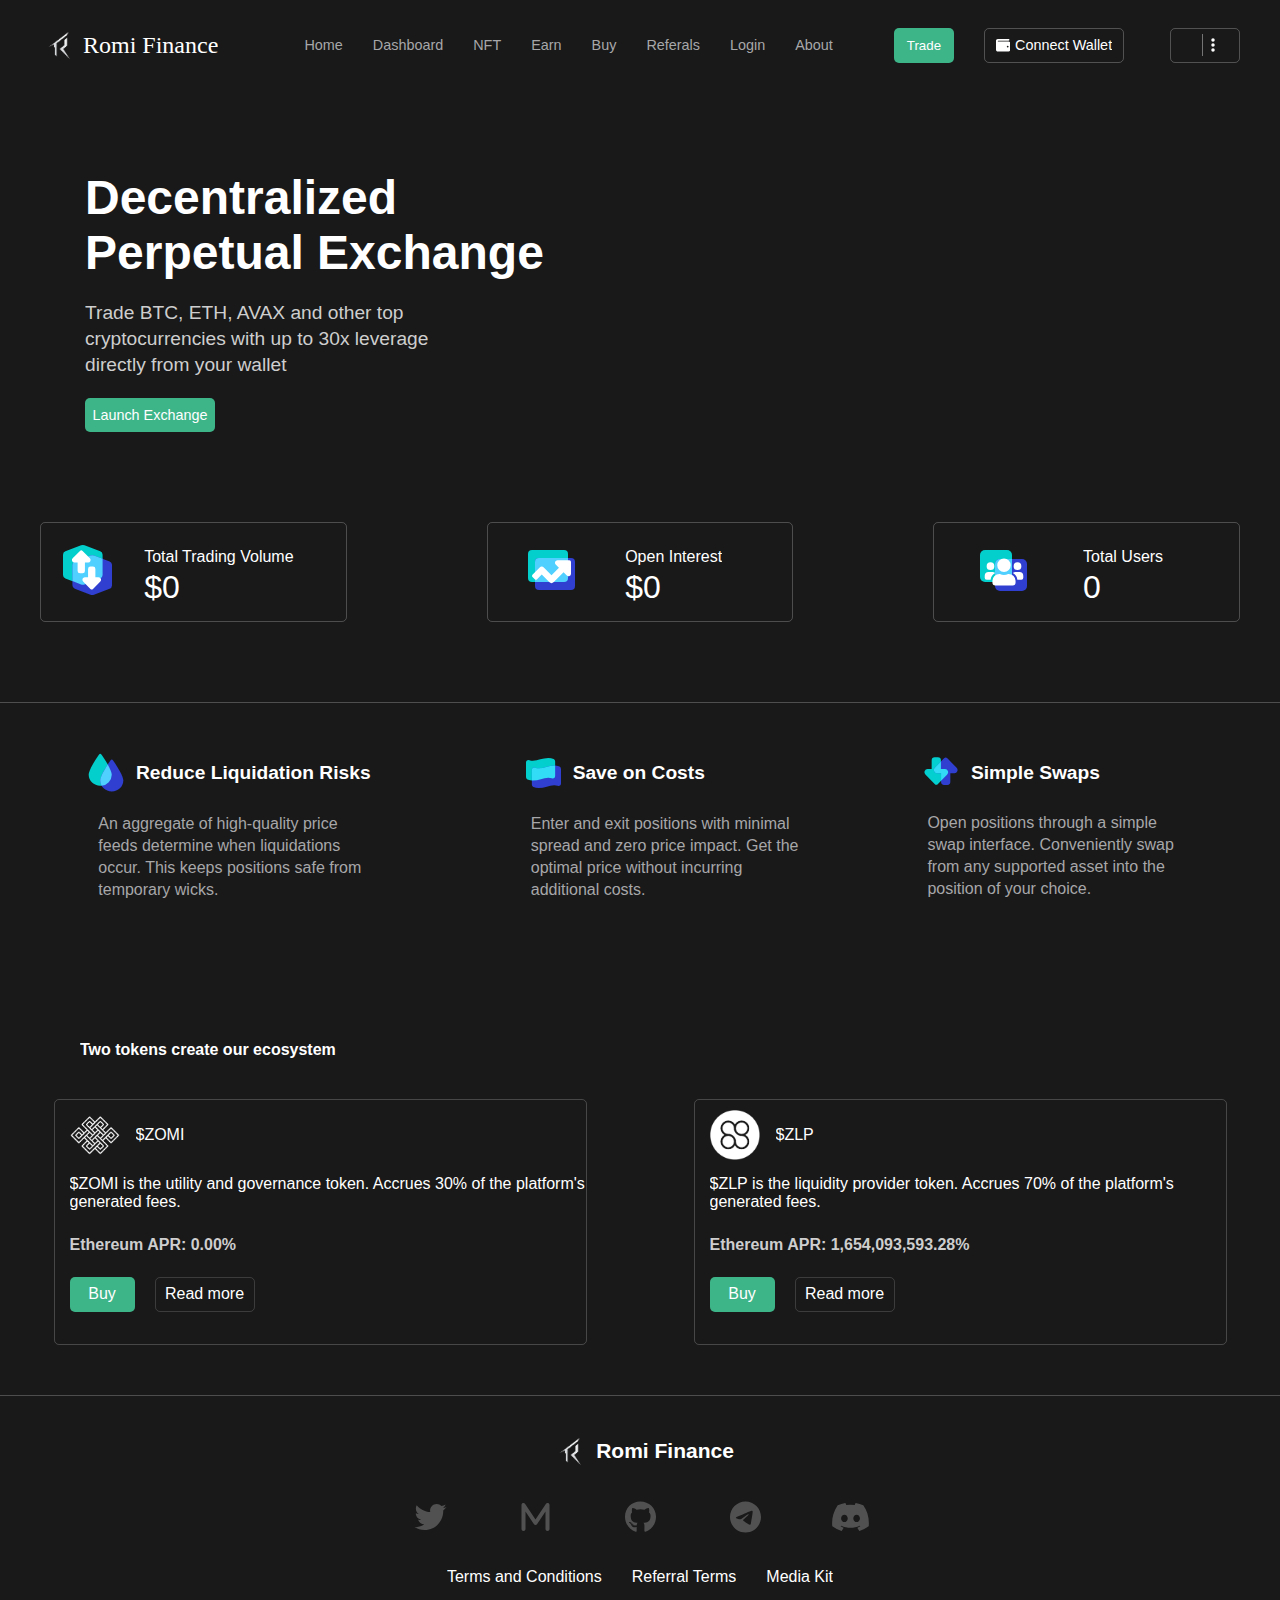
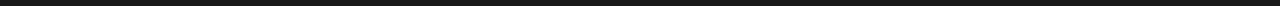
==== commit f80c8e72: "new commit" ====
--- a/index.html
+++ b/index.html
@@ -25,13 +25,13 @@
         </div>
         <nav>
             <ul>
-                <a href="/"><li>Home</li></a>
-               <a href="Dashboard.html"><li>Dashboard</li></a>
+                <li id="homeBtn">Home</li>
+                <li id="dashBtn">Dashboard</li>
                 <li>NFT</li>
-                <a href="/Earn.html"><li>Earn</li></a>
+                <li id="earnBtn">Earn</li>
                 <li>Buy</li>
                 <li>Referals</li>
-                <li>Ecosystem</li>
+                <li id="loginBtn">Login</li>
                 <li>About</li>
             </ul>
         </nav>
--- a/resp.css
+++ b/resp.css
@@ -14,13 +14,14 @@
         overflow: hidden;
     }
 
-    .cross-icon {
+ .cross-icon {
         display: block;
         position: absolute;
         z-index: 1000;
         left: 14px;
         top: 13px;
     }
+    
 
     .cross-icon svg {
         height: 28px;
@@ -33,7 +34,7 @@
     .logo-text {
         font-size: 0.9rem;
     }
-    
+
     header nav {
         display: none;
         position: absolute;
@@ -52,13 +53,17 @@
 
     @keyframes open {
         0% {
-            transform: translateX(0%)
+            transform: translateX(-100%);
+            opacity: 0;
         }
-
+    
         100% {
-            transform: translateX(5%)
+            transform: translateX(0%);
+            opacity: 1;
         }
     }
+
+   
 
     nav ul {
         display: flex;
@@ -155,9 +160,11 @@
     .stat-cnt1 {
         margin: 10px 0;
     }
-    .bt-0{
+
+    .bt-0 {
         padding: 0 !important;
     }
+
     .last-cnt {
         width: calc(100% - 20px);
         display: flex;
@@ -169,28 +176,33 @@
         flex-flow: column;
 
     }
-    .main-title-box{
+
+    .main-title-box {
         padding: 0px 33px !important;
         margin-top: 25px;
     }
-    .main-container{
+
+    .main-container {
         flex-flow: column;
         margin: 0 auto;
     }
-    .sm-pg{
+
+    .sm-pg {
         height: 50px !important;
     }
-    .container1{
-        width:70% !important;
+
+    .container1 {
+        width: 70% !important;
         margin: 0 auto !important;
         margin-bottom: 20px !important;
     }
-    
+
     footer {
         flex-direction: column;
         flex-flow: column;
         display: flex;
     }
+
     .about-row {
         margin: 15px;
     }
